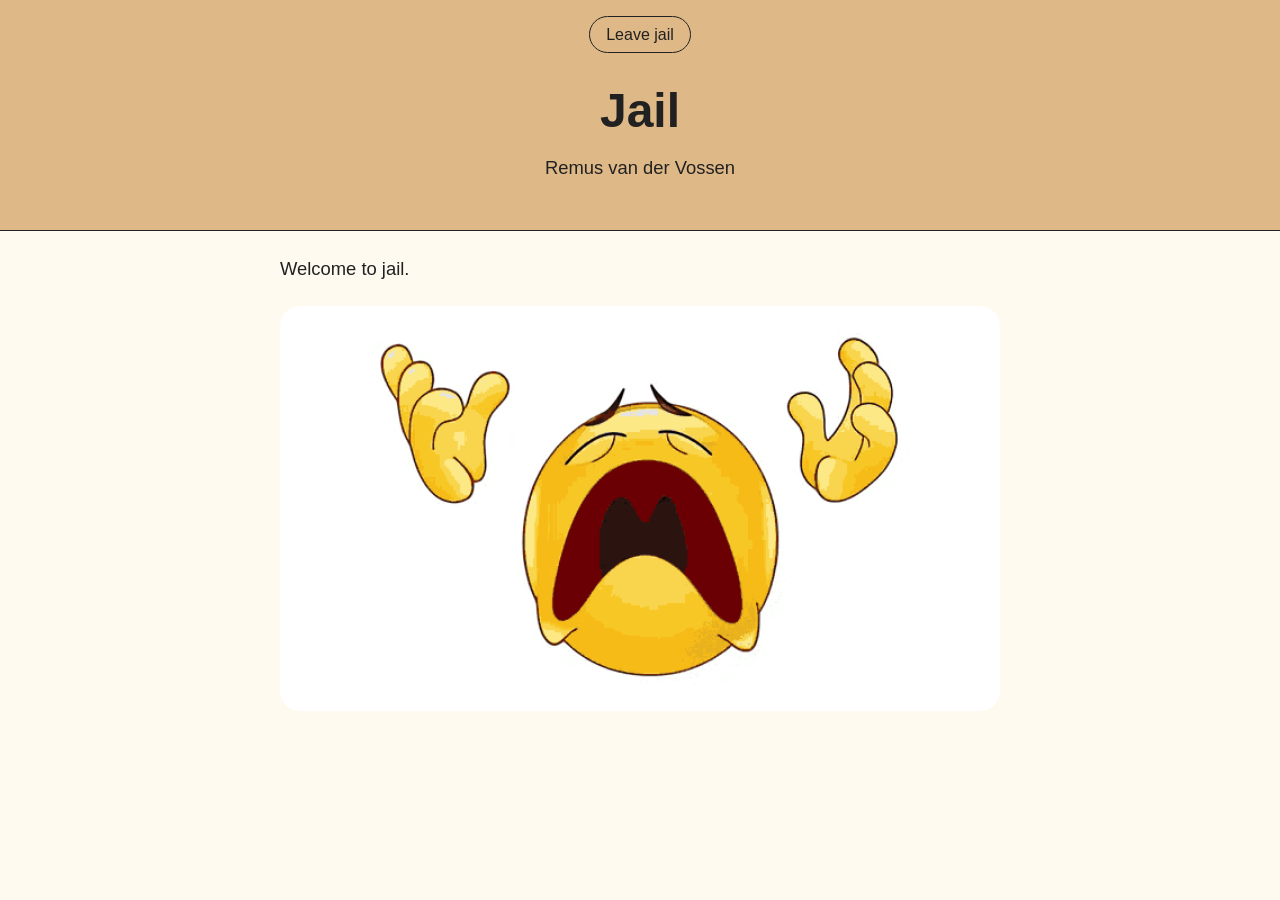
==== jail.html @ 8d0efa11 "Add files via upload" ====
<!doctype html>
<html>
    <head>
        <meta charset="utf-8">
        <title>Remus' Homepage</title>

        <link rel="stylesheet" href="css/simple.css">
        <link rel="stylesheet" href="css/video.css">
    </head>

    <header>
        <nav>
            <a href="jail2.html">Leave jail</a>
        </nav>

        <h1>
            Jail
        </h1>
        <p>
            Remus van der Vossen
        </p>
    </header>

    <body>
        <p>
            Welcome to jail.
        </p>

        <img src="videos/emoji_disintegrating.gif" alt="Emoji disappearing" width = 100%>
    </body>
</html>
---- css/simple.css ----
/* Global variables. */
:root {
  /* Set sans-serif & mono fonts */
  --sans-font: -apple-system, BlinkMacSystemFont, "Avenir Next", Avenir,
    "Nimbus Sans L", Roboto, "Noto Sans", "Segoe UI", Arial, Helvetica,
    "Helvetica Neue", sans-serif;
  --serif-font: ui-serif, Georgia, Cambria, "Times New Roman", Times, serif;
  --mono-font: Consolas, Menlo, Monaco, "Andale Mono", "Ubuntu Mono", monospace;
  --standard-border-radius: 20px;
  --border-width: 1px;

  /* Default (light) theme */
  --bg: floralwhite;
  --accent-bg: burlywood;
  --text: #212121;
  --text-light: #585858;
  --border: #212121;
  --accent: sandybrown;
  --accent-hover: orange;
  --accent-text: var(--bg);
  --code: #d81b60;
  --preformatted: #444;
  /* --marked: antiquewhite; */
  --marked: orange;
  --disabled: lightgrey;
}

/* Reset box-sizing */
*, *::before, *::after {
  box-sizing: border-box;
}

/* Reset default appearance */
textarea,
select,
input,
progress {
  appearance: none;
  -webkit-appearance: none;
  -moz-appearance: none;
}

html {
  /* Set the font globally */
  font-family: var(--sans-font);
  scroll-behavior: smooth;
}

/* Make the body a nice central block */
body {
  color: var(--text);
  background-color: var(--bg);
  font-size: 1.15rem;
  line-height: 1.5;
  display: grid;
  grid-template-columns: 1fr min(45rem, 90%) 1fr;
  margin: 0;
  padding-bottom: 100px;
}
body > * {
  grid-column: 2;
}

/* Make the header bg full width, but the content inline with body */
body > header {
  background-color: var(--accent-bg);
  border-bottom: var(--border-width) solid var(--border);
  text-align: center;
  padding: 0 0.5rem 2rem 0.5rem;
  grid-column: 1 / -1;
}

body > header > *:only-child {
  margin-block-start: 2rem;
}

body > header h1 {
  max-width: 1200px;
  margin: 1rem auto;
}

body > header p {
  max-width: 40rem;
  margin: 1rem auto;
}

/* Add a little padding to ensure spacing is correct between content and header nav */
main {
  padding-top: 1.5rem;
}

body > footer {
  margin-top: 4rem;
  padding: 2rem 1rem 1.5rem 1rem;
  color: var(--text-light);
  font-size: 0.9rem;
  text-align: center;
  border-top: var(--border-width) solid var(--border);
}

/* Format headers */
h1 {
  font-size: 3rem;
}

h2 {
  font-size: 2.6rem;
  margin-top: 3rem;
}

h3 {
  font-size: 2rem;
  margin-top: 3rem;
}

h4 {
  font-size: 1.44rem;
}

h5 {
  font-size: 1.15rem;
}

h6 {
  font-size: 0.96rem;
}

p {
  margin: 1.5rem 0;
}

/* Prevent long strings from overflowing container */
p, h1, h2, h3, h4, h5, h6 {
  overflow-wrap: break-word;
}

/* Fix line height when title wraps */
h1,
h2,
h3 {
  line-height: 1.1;
}

/* Reduce header size on mobile */
@media only screen and (max-width: 720px) {
  h1 {
    font-size: 2.5rem;
  }

  h2 {
    font-size: 2.1rem;
  }

  h3 {
    font-size: 1.75rem;
  }

  h4 {
    font-size: 1.25rem;
  }
}

/* Format links & buttons */
a,
a:visited {
  color: var(--accent);
}

a:hover {
  text-decoration: none;
}

button,
.button,
a.button, /* extra specificity to override a */
input[type="submit"],
input[type="reset"],
input[type="button"] {
  border: var(--border-width) solid var(--accent);
  background-color: var(--accent);
  color: var(--accent-text);
  padding: 0.5em;
  text-decoration: none;
  line-height: normal;
}

.button[aria-disabled="true"],
input:disabled,
textarea:disabled,
select:disabled,
button[disabled] {
  cursor: not-allowed;
  background-color: var(--disabled);
  border-color: var(--disabled);
  color: var(--text-light);
}

input[type="range"] {
  padding: 0;
}

/* Set the cursor to '?' on an abbreviation and style the abbreviation to show that there is more information underneath */
abbr[title] {
  cursor: help;
  text-decoration-line: underline;
  text-decoration-style: dotted;
}

button:enabled:hover,
.button:not([aria-disabled="true"]):hover,
input[type="submit"]:enabled:hover,
input[type="reset"]:enabled:hover,
input[type="button"]:enabled:hover {
  background-color: var(--accent-hover);
  border-color: var(--accent-hover);
  cursor: pointer;
}

.button:focus-visible,
button:focus-visible:where(:enabled),
input:enabled:focus-visible:where(
  [type="submit"],
  [type="reset"],
  [type="button"]
) {
  outline: 2px solid var(--accent);
  outline-offset: 1px;
}

/* Format navigation */
header nav {
  font-size: 1rem;
  line-height: 2;
  padding: 1rem 0 0 0;
}

/* Use flexbox to allow items to wrap, as needed */
header nav ul,
header nav ol {
  align-content: space-around;
  align-items: center;
  display: flex;
  flex-direction: row;
  flex-wrap: wrap;
  justify-content: center;
  list-style-type: none;
  margin: 0;
  padding: 0;
}

/* List items are inline elements, make them behave more like blocks */
header nav ul li,
header nav ol li {
  display: inline-block;
}

header nav a,
header nav a:visited {
  margin: 0 0.5rem 1rem 0.5rem;
  border: var(--border-width) solid var(--border);
  border-radius: var(--standard-border-radius);
  color: var(--text);
  display: inline-block;
  padding: 0.1rem 1rem;
  text-decoration: none;
}

header nav a:hover,
header nav a.current,
header nav a[aria-current="page"],
header nav a[aria-current="true"] {
  background: var(--bg);
  border-color: var(--accent);
  color: var(--accent);
  cursor: pointer;
}

/* Reduce nav side on mobile */
@media only screen and (max-width: 720px) {
  header nav a {
    border: none;
    padding: 0;
    text-decoration: underline;
    line-height: 1;
  }

  header nav a.current {
    background: none;
  }
}

/* Consolidate box styling */
aside, details, pre, progress {
  background-color: var(--accent-bg);
  border: var(--border-width) solid var(--border);
  border-radius: var(--standard-border-radius);
  margin-bottom: 1rem;
}

aside {
  font-size: 1rem;
  width: 30%;
  padding: 0 15px;
  margin-inline-start: 15px;
  float: right;
}
*[dir="rtl"] aside {
  float: left;
}

/* Make aside full-width on mobile */
@media only screen and (max-width: 720px) {
  aside {
    width: 100%;
    float: none;
    margin-inline-start: 0;
  }
}

article, fieldset, dialog {
  border: var(--border-width) solid var(--border);
  padding: 1rem;
  border-radius: var(--standard-border-radius);
  margin-bottom: 1rem;
}

article h2:first-child,
section h2:first-child,
article h3:first-child,
section h3:first-child {
  margin-top: 1rem;
}

section {
  border-top: var(--border-width) solid var(--border);
  border-bottom: var(--border-width) solid var(--border);
  padding: 2rem 1rem;
  margin: 3rem 0;
}

/* Don't double separators when chaining sections */
section + section,
section:first-child {
  border-top: 0;
  padding-top: 0;
}

section + section {
  margin-top: 0;
}

section:last-child {
  border-bottom: 0;
  padding-bottom: 0;
}

details {
  padding: 0.7rem 1rem;
}

summary {
  cursor: pointer;
  font-weight: bold;
  padding: 0.7rem 1rem;
  margin: -0.7rem -1rem;
  word-break: break-word;
}

details[open] > summary + * {
  margin-top: 0;
}

details[open] > summary {
  margin-bottom: 0.5rem;
}

details[open] > :last-child {
  margin-bottom: 0;
}

details h2:first-of-type {
  margin-top: 0;
}

/* Format tables */
table {
  border-collapse: collapse;
  margin: 1.5rem 0;
}

figure > table {
  width: max-content;
  margin: 0;
}

td,
th {
  border: var(--border-width) solid var(--border);
  text-align: start;
  padding: 0.5rem;
}

th {
  background-color: var(--accent-bg);
  font-weight: bold;
}

tr:nth-child(even) {
  /* Set every other cell slightly darker. Improves readability. */
  background-color: var(--accent-bg);
}

table caption {
  font-weight: bold;
  margin-bottom: 0.5rem;
}

/* Format forms */
textarea,
select,
input,
button,
.button {
  font-size: inherit;
  font-family: inherit;
  padding: 0.5em;
  margin-bottom: 0.5rem;
  border-radius: var(--standard-border-radius);
  box-shadow: none;
  max-width: 100%;
  display: inline-block;
}
textarea,
select,
input {
  color: var(--text);
  background-color: var(--bg);
  border: var(--border-width) solid var(--border);
}
label {
  display: block;
}
textarea:not([cols]) {
  width: 100%;
}

/* Add arrow to drop-down */
select:not([multiple]) {
  background-image: linear-gradient(45deg, transparent 49%, var(--text) 51%),
    linear-gradient(135deg, var(--text) 51%, transparent 49%);
  background-position: calc(100% - 15px), calc(100% - 10px);
  background-size: 5px 5px, 5px 5px;
  background-repeat: no-repeat;
  padding-inline-end: 25px;
}
*[dir="rtl"] select:not([multiple]) {
  background-position: 10px, 15px;
}

/* checkbox and radio button style */
input[type="checkbox"],
input[type="radio"] {
  vertical-align: middle;
  position: relative;
  width: min-content;
}

input[type="checkbox"] + label,
input[type="radio"] + label {
  display: inline-block;
}

input[type="radio"] {
  border-radius: 100%;
}

input[type="checkbox"]:checked,
input[type="radio"]:checked {
  background-color: var(--accent);
}

input[type="checkbox"]:checked::after {
  /* Creates a rectangle with colored right and bottom borders which is rotated to look like a check mark */
  content: " ";
  width: 0.2em;
  height: 0.4em;
  border-radius: 0;
  position: absolute;
  top: 0.04em;
  left: 0.18em;
  background-color: transparent;
  border-right: solid var(--bg) 0.08em;
  border-bottom: solid var(--bg) 0.08em;
  font-size: 1.8em;
  transform: rotate(45deg);
}
input[type="radio"]:checked::after {
  /* creates a colored circle for the checked radio button  */
  content: " ";
  width: 0.3em;
  height: 0.3em;
  border-radius: 100%;
  position: absolute;
  top: 0.125em;
  background-color: var(--bg);
  left: 0.125em;
  font-size: 1.8em;
}

/* Makes input fields wider on smaller screens */
@media only screen and (max-width: 720px) {
  textarea,
  select,
  input {
    width: 100%;
  }
}

/* Set a height for color input */
input[type="color"] {
  height: 2.5rem;
  padding:  0.2rem;
}

/* do not show border around file selector button */
input[type="file"] {
  border: 0;
}

/* Misc body elements */
hr {
  border: none;
  height: var(--border-width);
  background: var(--border);
  margin: 1rem auto;
}

mark {
  padding: 2px 5px;
  border-radius: var(--standard-border-radius);
  background-color: var(--marked);
  color: black;
}

mark a {
  color: var(--accent);
}

img,
video {
  max-width: 100%;
  height: auto;
  border-radius: var(--standard-border-radius);
}

figure {
  margin: 0;
  display: block;
  overflow-x: auto;
}

figure > img,
figure > picture > img {
  display: block;
  margin-inline: auto;
}

figcaption {
  position: sticky;
  left: 0;
  text-align: center;
  font-size: 0.9rem;
  color: var(--text-light);
  margin-block: 1rem;
}

blockquote {
  margin-inline-start: 2rem;
  margin-inline-end: 0;
  margin-block: 2rem;
  padding: 0.4rem 0.8rem;
  border-inline-start: 0.35rem solid var(--accent);
  color: var(--text-light);
  font-style: italic;
}

cite {
  font-size: 0.9rem;
  color: var(--text-light);
  font-style: normal;
}

dt {
    color: var(--text-light);
}

/* Use mono font for code elements */
code,
pre,
pre span,
kbd,
samp {
  font-family: var(--mono-font);
  color: var(--code);
}

kbd {
  color: var(--preformatted);
  border: var(--border-width) solid var(--preformatted);
  border-bottom: 3px solid var(--preformatted);
  border-radius: var(--standard-border-radius);
  padding: 0.1rem 0.4rem;
}

pre {
  padding: 1rem 1.4rem;
  max-width: 100%;
  overflow: auto;
  color: var(--preformatted);
}

/* Fix embedded code within pre */
pre code {
  color: var(--preformatted);
  background: none;
  margin: 0;
  padding: 0;
}

/* Progress bars */
/* Declarations are repeated because you */
/* cannot combine vendor-specific selectors */
progress {
  width: 100%;
}

progress:indeterminate {
  background-color: var(--accent-bg);
}

progress::-webkit-progress-bar {
  border-radius: var(--standard-border-radius);
  background-color: var(--accent-bg);
}

progress::-webkit-progress-value {
  border-radius: var(--standard-border-radius);
  background-color: var(--accent);
}

progress::-moz-progress-bar {
  border-radius: var(--standard-border-radius);
  background-color: var(--accent);
  transition-property: width;
  transition-duration: 0.3s;
}

progress:indeterminate::-moz-progress-bar {
  background-color: var(--accent-bg);
}

dialog {
  background-color: var(--bg);
  max-width: 40rem;
  margin: auto;
}

dialog::backdrop {
  background-color: var(--bg);
  opacity: 0.8;
}

dialog h2:first-of-type {
  margin-top: 0;
}

@media only screen and (max-width: 720px) {
  dialog {
    max-width: calc(100vw - 2rem);
  }
}

/* Superscript & Subscript */
/* Prevent scripts from affecting line-height. */
sup, sub {
  vertical-align: baseline;
  position: relative;
}

sup {
  top: -0.4em;
}

sub {
  top: 0.3em;
}

/* Classes for notices */
.notice {
  background: var(--accent-bg);
  border: var(--border-width) solid var(--border);
  border-radius: var(--standard-border-radius);
  padding: 1.5rem;
  margin: 2rem 0;
}

div.notice p:first-of-type {
	margin-top: 0;
}

div.notice p:last-of-type {
	margin-bottom: 0;
}

/* Print */
@media print {
  @page {
    margin: 1cm;
  }
  body {
    display: block;
  }
  body > header {
    background-color: unset;
  }
  body > header nav,
  body > footer {
    display: none;
  }
  article {
    border: none;
    padding: 0;
  }
  a[href^="http"]::after {
    content: " <" attr(href) ">";
  }
  abbr[title]:after {
    content: " (" attr(title) ")";
  }
  a {
    text-decoration: none;
  }
  p {
    widows: 3;
    orphans: 3;
  }
  hr {
    border-top: var(--border-width) solid var(--border);
  }
  mark {
    border: var(--border-width) solid var(--border);
  }
  figure {
    break-inside: avoid;
  }
  pre code {
    white-space: pre-wrap;
  }
}
---- css/video.css ----
.overlay-container {
  position: fixed;
  inset: 0;
  width: 100%;
  height: 100%;
  z-index: 10; /* Adjust layer height */
  pointer-events: none; /* Allows clicks to pass through */
  visibility: hidden;
  border-radius: 0px;
  display: grid;
  place-items: center;
}

.brainrot-video-container {
    min-width: 100%;
    min-height: 100%;
    aspect-ratio: 16/9 !important;
    object-fit: cover;
}

#brainrot-video {
  height: 100%;
  object-fit: cover;
  background: transparent;
  opacity: 0.95;
  border-radius: 0px;
}
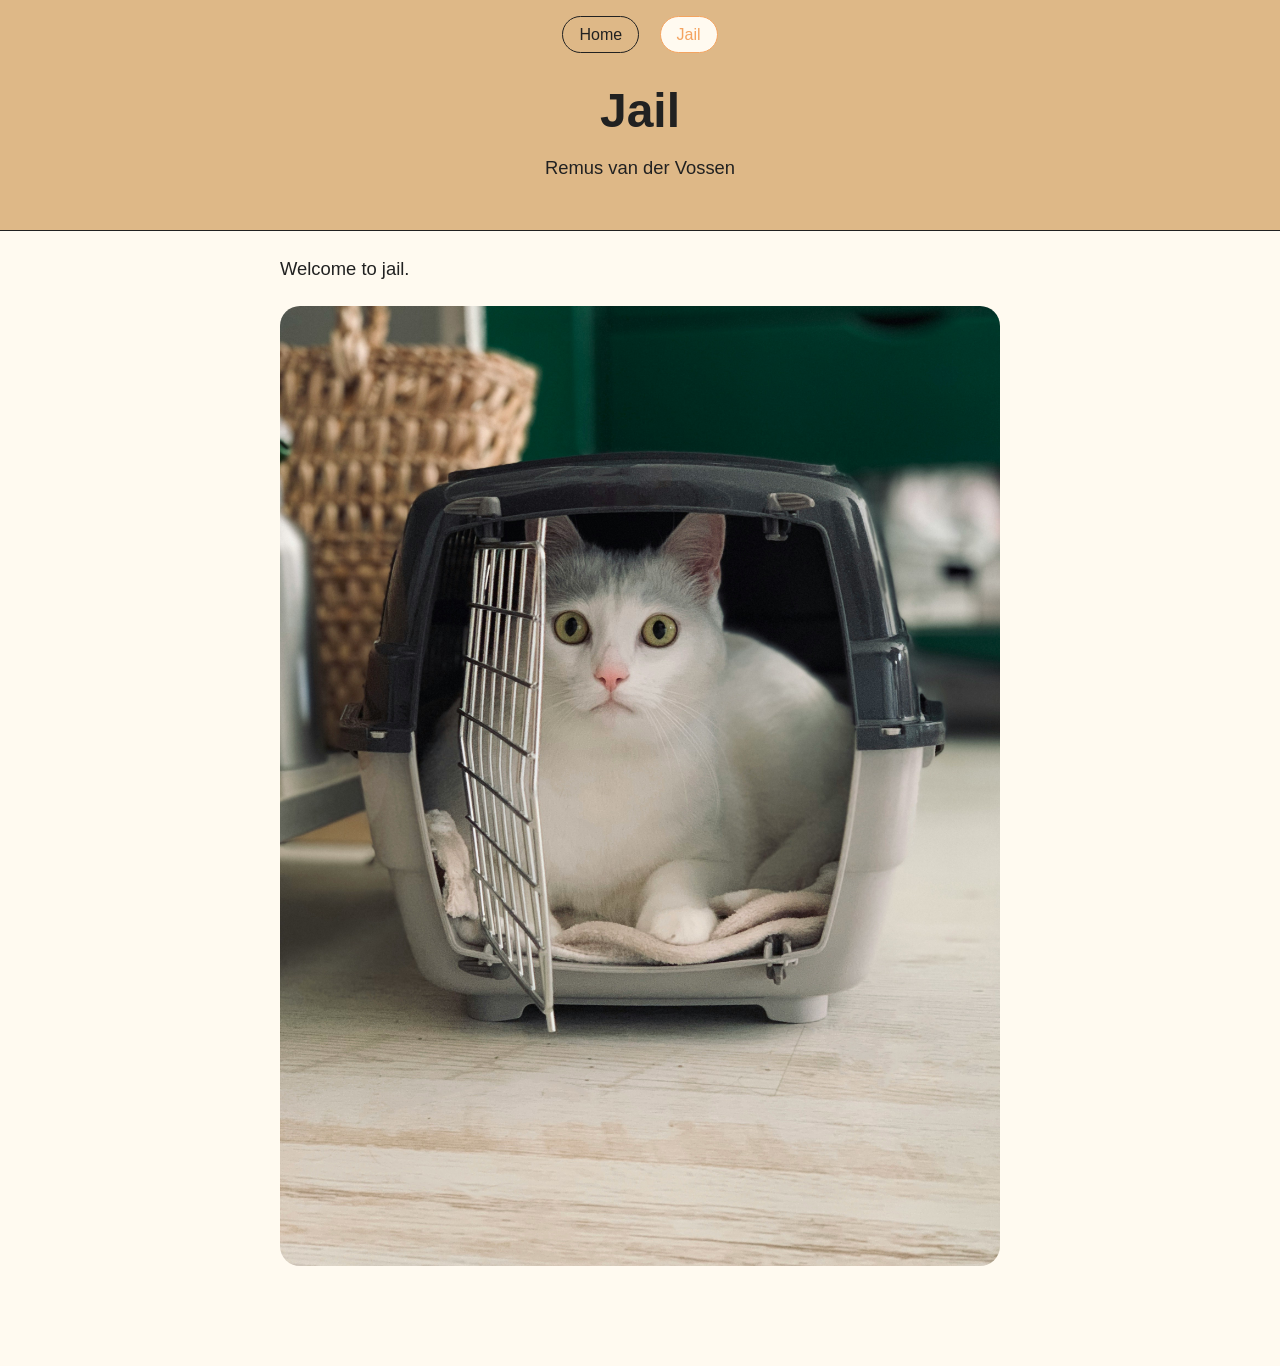
==== commit 2c5ad54d: "Add files via upload" ====
--- a/jail.html
+++ b/jail.html
@@ -10,7 +10,8 @@
 
     <header>
         <nav>
-            <a href="jail2.html">Leave jail</a>
+            <a href="jail2.html" >Home</a>
+            <a href="jail.html" aria-current="page">Jail</a>
         </nav>
 
         <h1>
@@ -26,6 +27,6 @@
             Welcome to jail.
         </p>
 
-        <img src="videos/emoji_disintegrating.gif" alt="Emoji disappearing" width = 100%>
+        <img src="videos/cat_jail.jpg" alt="Cat in a cat carrier" width = 100%>
     </body>
 </html>
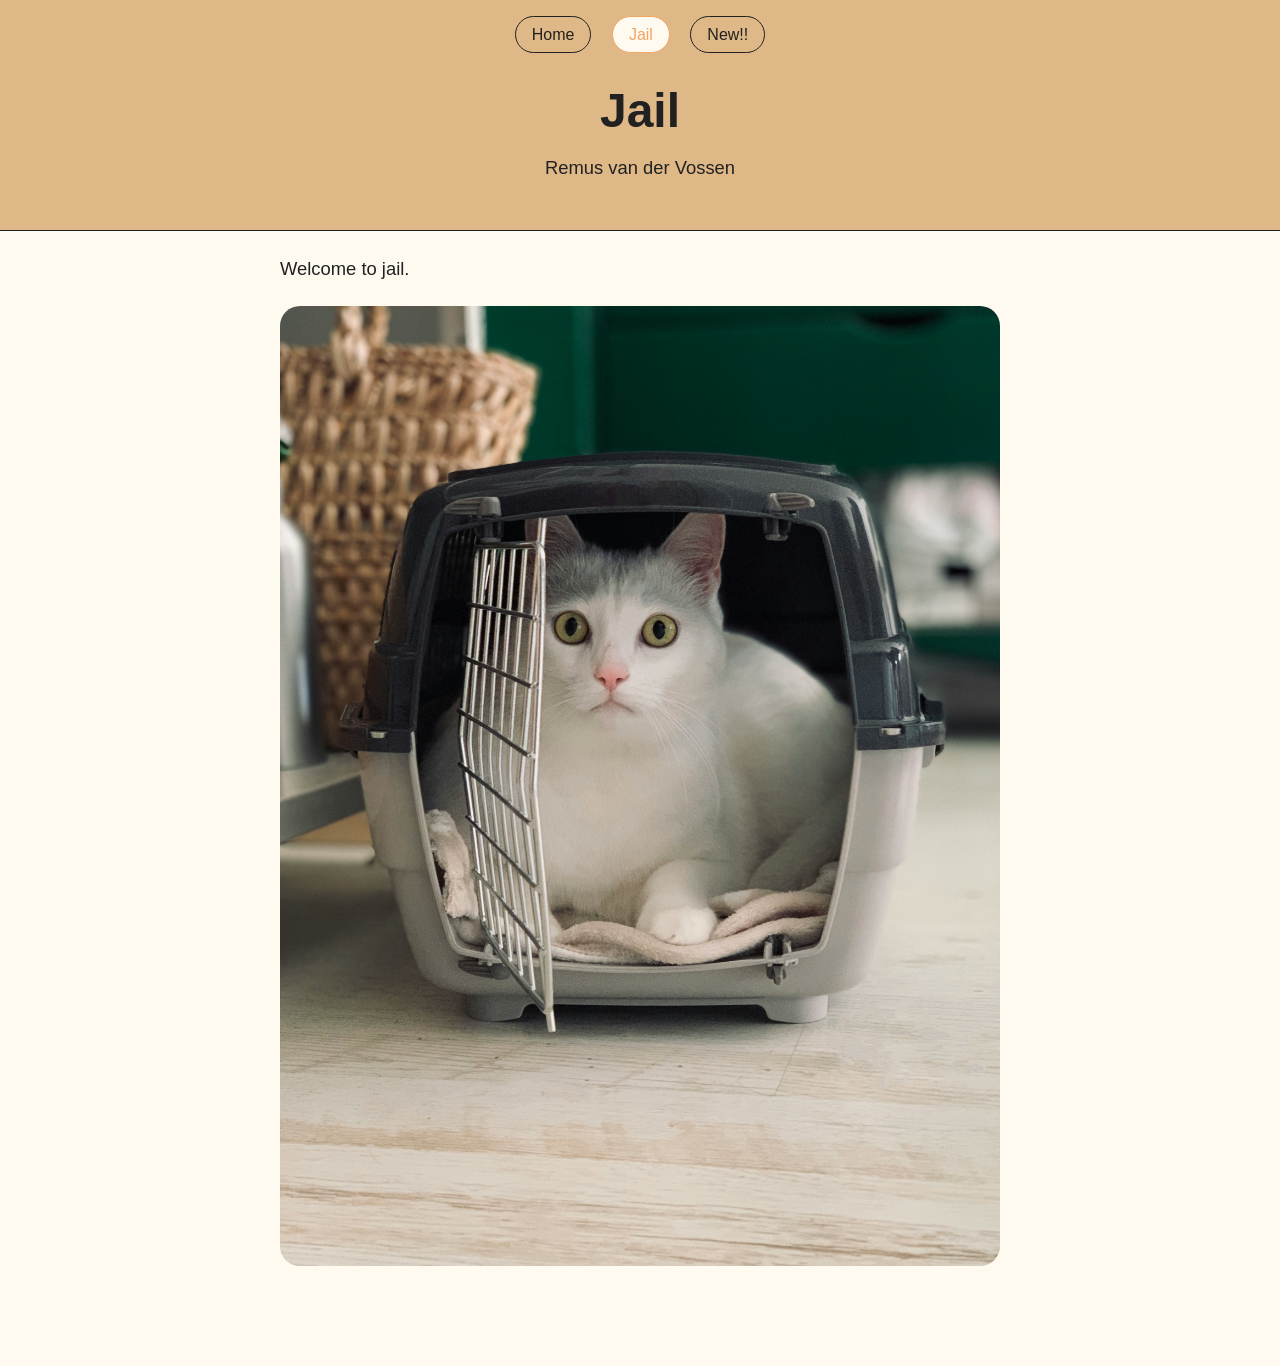
==== commit dfc76638: "Add files via upload" ====
--- a/jail.html
+++ b/jail.html
@@ -1,3 +1,4 @@
+
 <!doctype html>
 <html>
     <head>
@@ -12,6 +13,7 @@
         <nav>
             <a href="jail2.html" >Home</a>
             <a href="jail.html" aria-current="page">Jail</a>
+            <a href="jail2.html">New!!</a>
         </nav>
 
         <h1>
